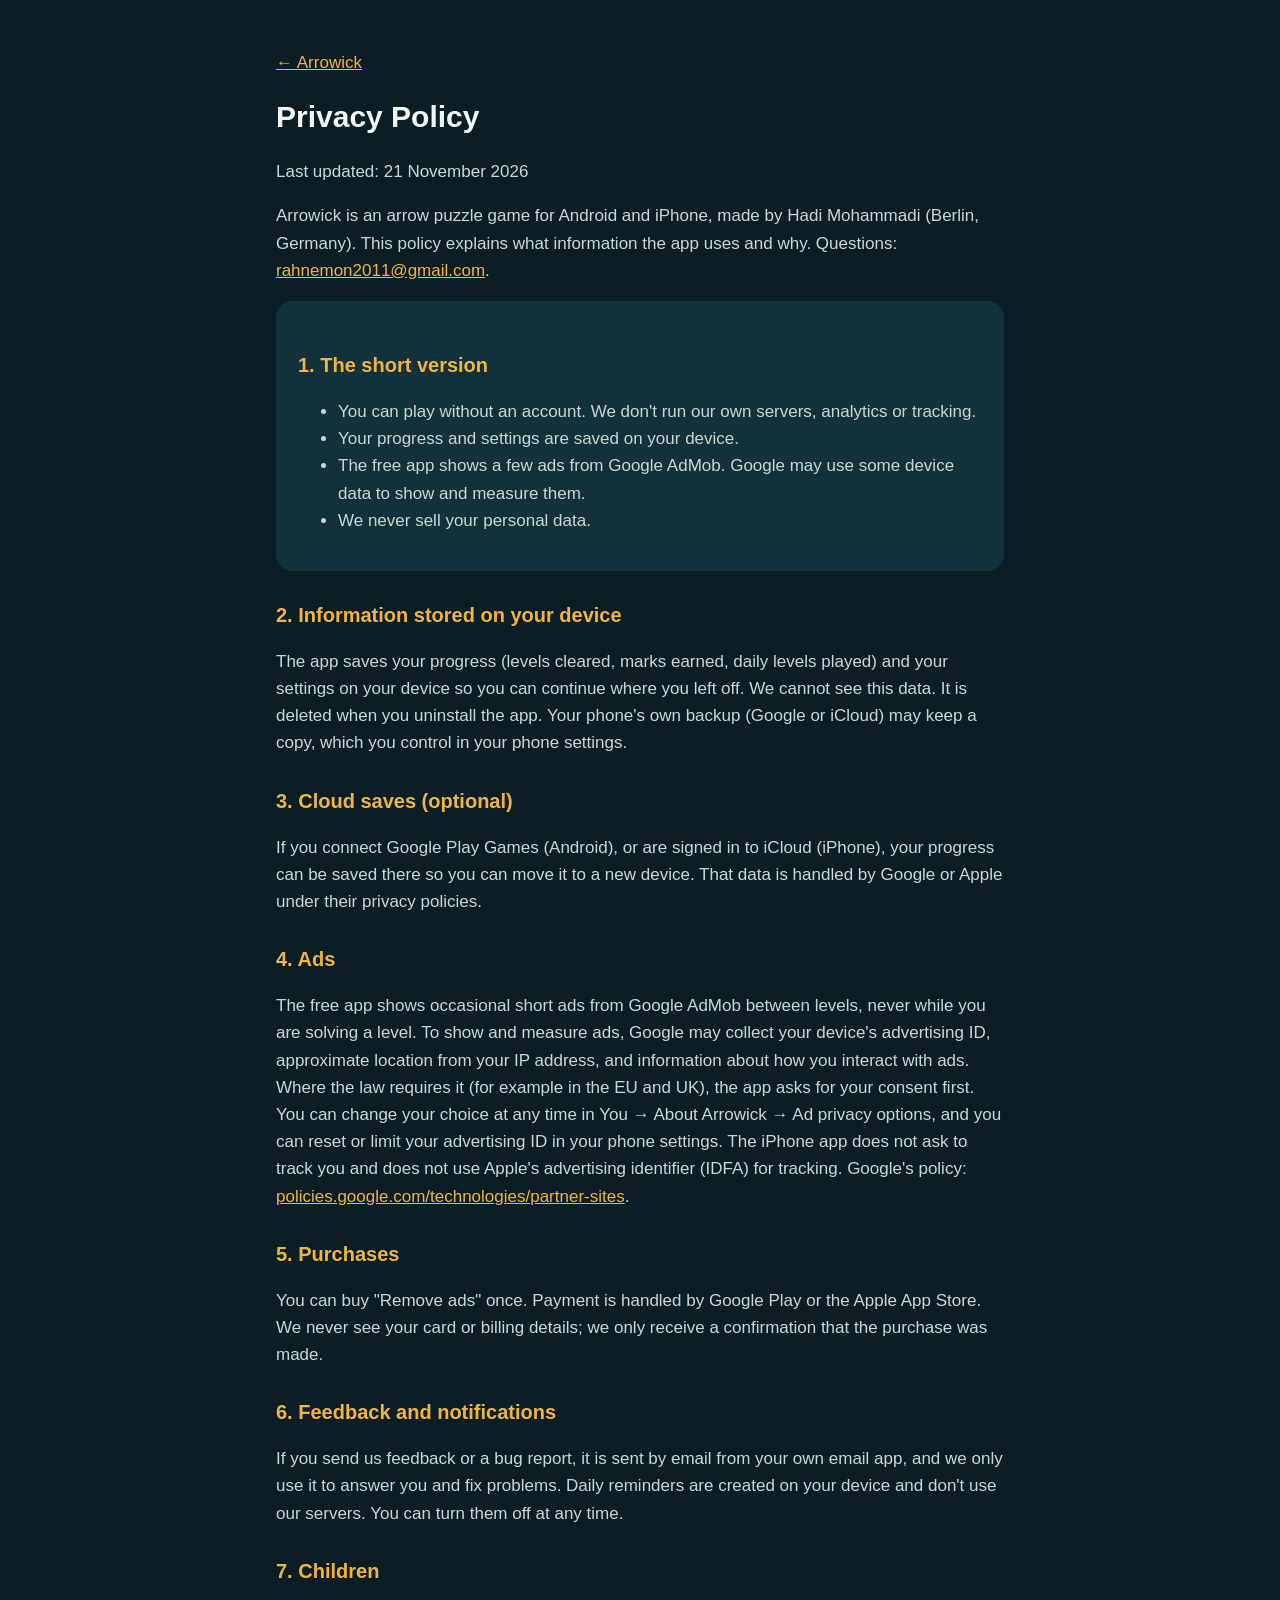
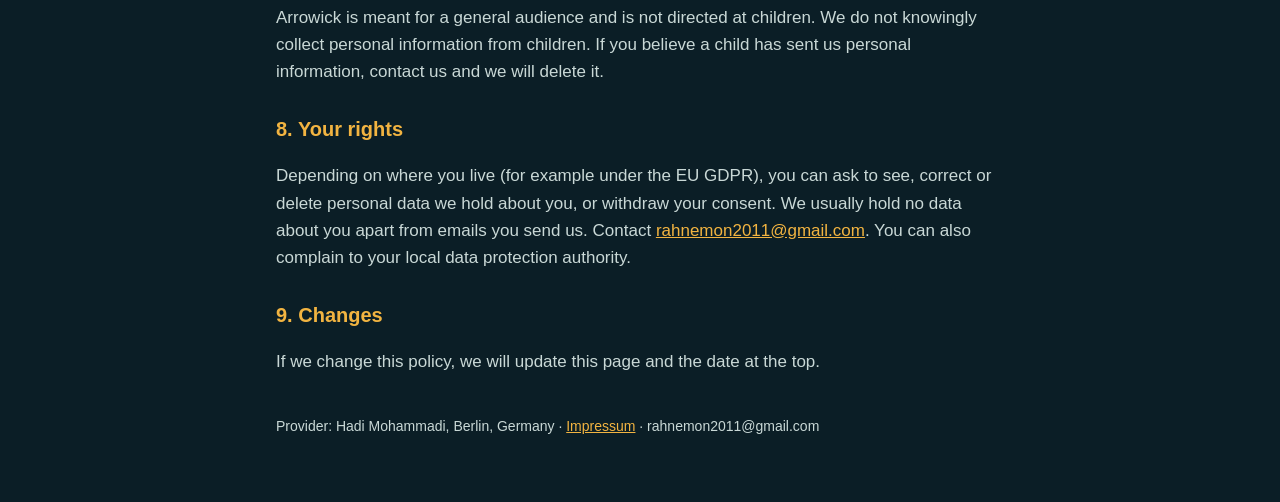
==== privacy.html @ edba7068 "Arrowick: privacy policy, support page Co-Authored-By: Claude Fable 5.2 <noreply@anthropic.com>" ====
<!doctype html><html lang="en"><head><meta charset="utf-8"><meta name="viewport" content="width=device-width,initial-scale=1">
<title>Privacy Policy – Arrowick</title><link rel="stylesheet" href="style.css"></head><body><main>
<p><a href="index.html">← Arrowick</a></p>
<h1>Privacy Policy</h1><p>Last updated: 21 November 2026</p>
<p>Arrowick is an arrow puzzle game for Android and iPhone, made by Hadi Mohammadi (Berlin, Germany). This policy explains what information the app uses and why. Questions: <a href="mailto:rahnemon2011@gmail.com">rahnemon2011@gmail.com</a>.</p>
<div class="card"><h2>1. The short version</h2><ul>
<li>You can play without an account. We don't run our own servers, analytics or tracking.</li>
<li>Your progress and settings are saved on your device.</li>
<li>The free app shows a few ads from Google AdMob. Google may use some device data to show and measure them.</li>
<li>We never sell your personal data.</li></ul></div>
<h2>2. Information stored on your device</h2><p>The app saves your progress (levels cleared, marks earned, daily levels played) and your settings on your device so you can continue where you left off. We cannot see this data. It is deleted when you uninstall the app. Your phone's own backup (Google or iCloud) may keep a copy, which you control in your phone settings.</p>
<h2>3. Cloud saves (optional)</h2><p>If you connect Google Play Games (Android), or are signed in to iCloud (iPhone), your progress can be saved there so you can move it to a new device. That data is handled by Google or Apple under their privacy policies.</p>
<h2>4. Ads</h2><p>The free app shows occasional short ads from Google AdMob between levels, never while you are solving a level. To show and measure ads, Google may collect your device's advertising ID, approximate location from your IP address, and information about how you interact with ads. Where the law requires it (for example in the EU and UK), the app asks for your consent first. You can change your choice at any time in You → About Arrowick → Ad privacy options, and you can reset or limit your advertising ID in your phone settings. The iPhone app does not ask to track you and does not use Apple's advertising identifier (IDFA) for tracking. Google's policy: <a href="https://policies.google.com/technologies/partner-sites">policies.google.com/technologies/partner-sites</a>.</p>
<h2>5. Purchases</h2><p>You can buy "Remove ads" once. Payment is handled by Google Play or the Apple App Store. We never see your card or billing details; we only receive a confirmation that the purchase was made.</p>
<h2>6. Feedback and notifications</h2><p>If you send us feedback or a bug report, it is sent by email from your own email app, and we only use it to answer you and fix problems. Daily reminders are created on your device and don't use our servers. You can turn them off at any time.</p>
<h2>7. Children</h2><p>Arrowick is meant for a general audience and is not directed at children. We do not knowingly collect personal information from children. If you believe a child has sent us personal information, contact us and we will delete it.</p>
<h2>8. Your rights</h2><p>Depending on where you live (for example under the EU GDPR), you can ask to see, correct or delete personal data we hold about you, or withdraw your consent. We usually hold no data about you apart from emails you send us. Contact <a href="mailto:rahnemon2011@gmail.com">rahnemon2011@gmail.com</a>. You can also complain to your local data protection authority.</p>
<h2>9. Changes</h2><p>If we change this policy, we will update this page and the date at the top.</p>
<footer>Provider: Hadi Mohammadi, Berlin, Germany · <a href="https://sites.google.com/view/cleverwickprivacypolicy/impressum">Impressum</a> · rahnemon2011@gmail.com</footer>
</main></body></html>
---- style.css ----
:root{--bg:#0B1E26;--card:#12313A;--text:#F3F7F6;--muted:#C9D8D6;--accent:#F2B441}
*{box-sizing:border-box}body{margin:0;background:var(--bg);color:var(--text);font:17px/1.6 -apple-system,BlinkMacSystemFont,"Segoe UI",Roboto,sans-serif}
main{max-width:760px;margin:0 auto;padding:32px 16px 64px}
h1{font-size:30px;margin:8px 0 4px}h2{font-size:20px;margin:28px 0 6px;color:var(--accent)}
p,li{color:var(--muted)}a{color:var(--accent)}
.card{background:var(--card);border-radius:16px;padding:20px 22px;margin:16px 0}
nav a{margin-right:16px}header img{width:72px;height:72px;border-radius:16px}
footer{margin-top:40px;font-size:14px;color:var(--muted)}
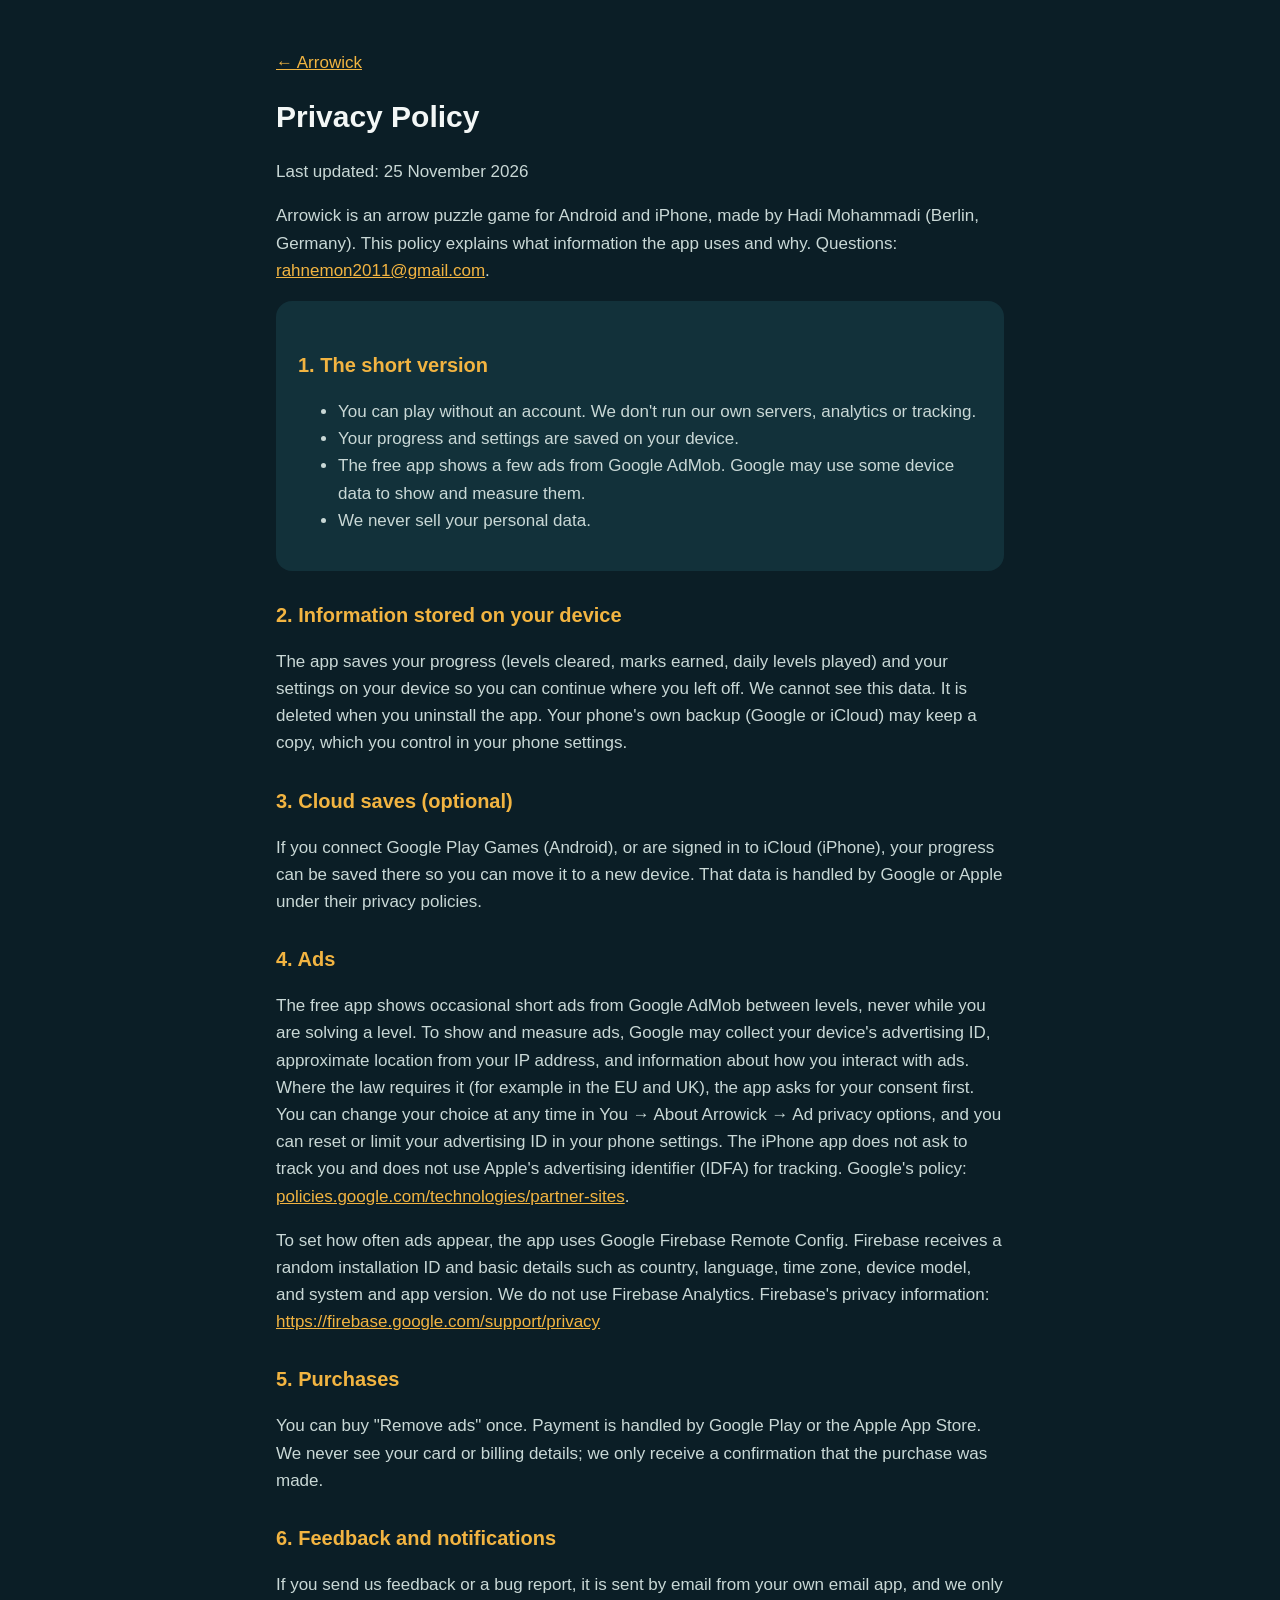
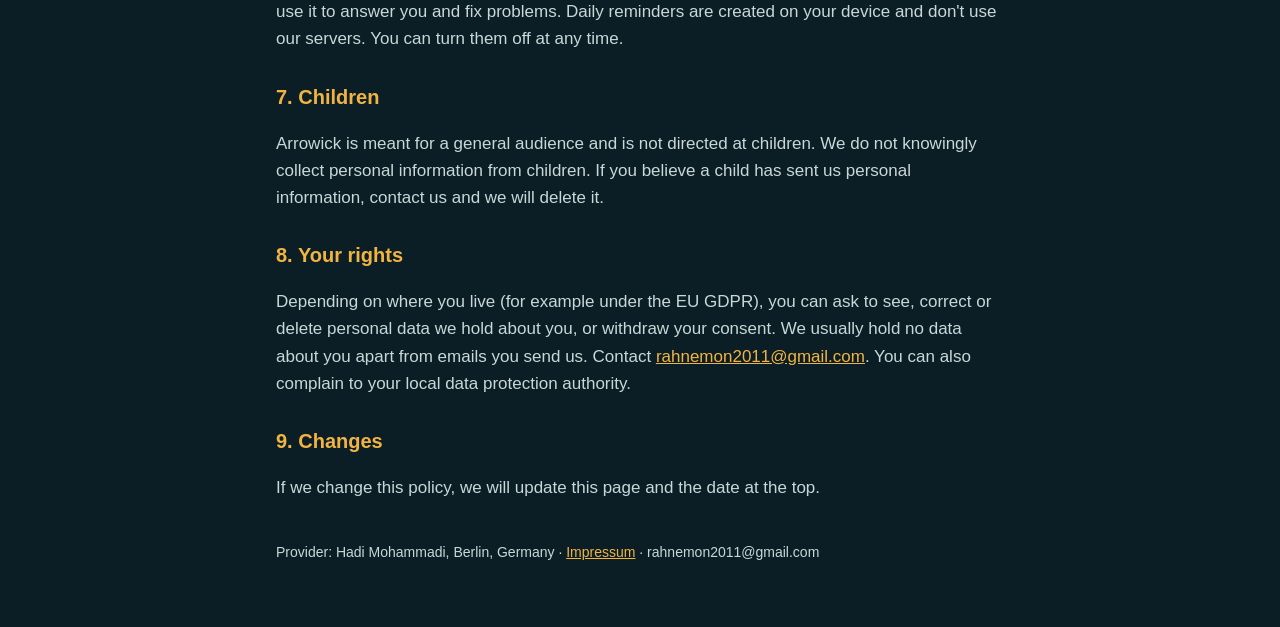
==== commit 8e87cf8d: "Update site from arrowick d03555c" ====
--- a/privacy.html
+++ b/privacy.html
@@ -1,7 +1,7 @@
 <!doctype html><html lang="en"><head><meta charset="utf-8"><meta name="viewport" content="width=device-width,initial-scale=1">
 <title>Privacy Policy – Arrowick</title><link rel="stylesheet" href="style.css"></head><body><main>
 <p><a href="index.html">← Arrowick</a></p>
-<h1>Privacy Policy</h1><p>Last updated: 21 November 2026</p>
+<h1>Privacy Policy</h1><p>Last updated: 25 November 2026</p>
 <p>Arrowick is an arrow puzzle game for Android and iPhone, made by Hadi Mohammadi (Berlin, Germany). This policy explains what information the app uses and why. Questions: <a href="mailto:rahnemon2011@gmail.com">rahnemon2011@gmail.com</a>.</p>
 <div class="card"><h2>1. The short version</h2><ul>
 <li>You can play without an account. We don't run our own servers, analytics or tracking.</li>
@@ -11,6 +11,7 @@
 <h2>2. Information stored on your device</h2><p>The app saves your progress (levels cleared, marks earned, daily levels played) and your settings on your device so you can continue where you left off. We cannot see this data. It is deleted when you uninstall the app. Your phone's own backup (Google or iCloud) may keep a copy, which you control in your phone settings.</p>
 <h2>3. Cloud saves (optional)</h2><p>If you connect Google Play Games (Android), or are signed in to iCloud (iPhone), your progress can be saved there so you can move it to a new device. That data is handled by Google or Apple under their privacy policies.</p>
 <h2>4. Ads</h2><p>The free app shows occasional short ads from Google AdMob between levels, never while you are solving a level. To show and measure ads, Google may collect your device's advertising ID, approximate location from your IP address, and information about how you interact with ads. Where the law requires it (for example in the EU and UK), the app asks for your consent first. You can change your choice at any time in You → About Arrowick → Ad privacy options, and you can reset or limit your advertising ID in your phone settings. The iPhone app does not ask to track you and does not use Apple's advertising identifier (IDFA) for tracking. Google's policy: <a href="https://policies.google.com/technologies/partner-sites">policies.google.com/technologies/partner-sites</a>.</p>
+<p>To set how often ads appear, the app uses Google Firebase Remote Config. Firebase receives a random installation ID and basic details such as country, language, time zone, device model, and system and app version. We do not use Firebase Analytics. Firebase's privacy information: <a href="https://firebase.google.com/support/privacy">https://firebase.google.com/support/privacy</a></p>
 <h2>5. Purchases</h2><p>You can buy "Remove ads" once. Payment is handled by Google Play or the Apple App Store. We never see your card or billing details; we only receive a confirmation that the purchase was made.</p>
 <h2>6. Feedback and notifications</h2><p>If you send us feedback or a bug report, it is sent by email from your own email app, and we only use it to answer you and fix problems. Daily reminders are created on your device and don't use our servers. You can turn them off at any time.</p>
 <h2>7. Children</h2><p>Arrowick is meant for a general audience and is not directed at children. We do not knowingly collect personal information from children. If you believe a child has sent us personal information, contact us and we will delete it.</p>
